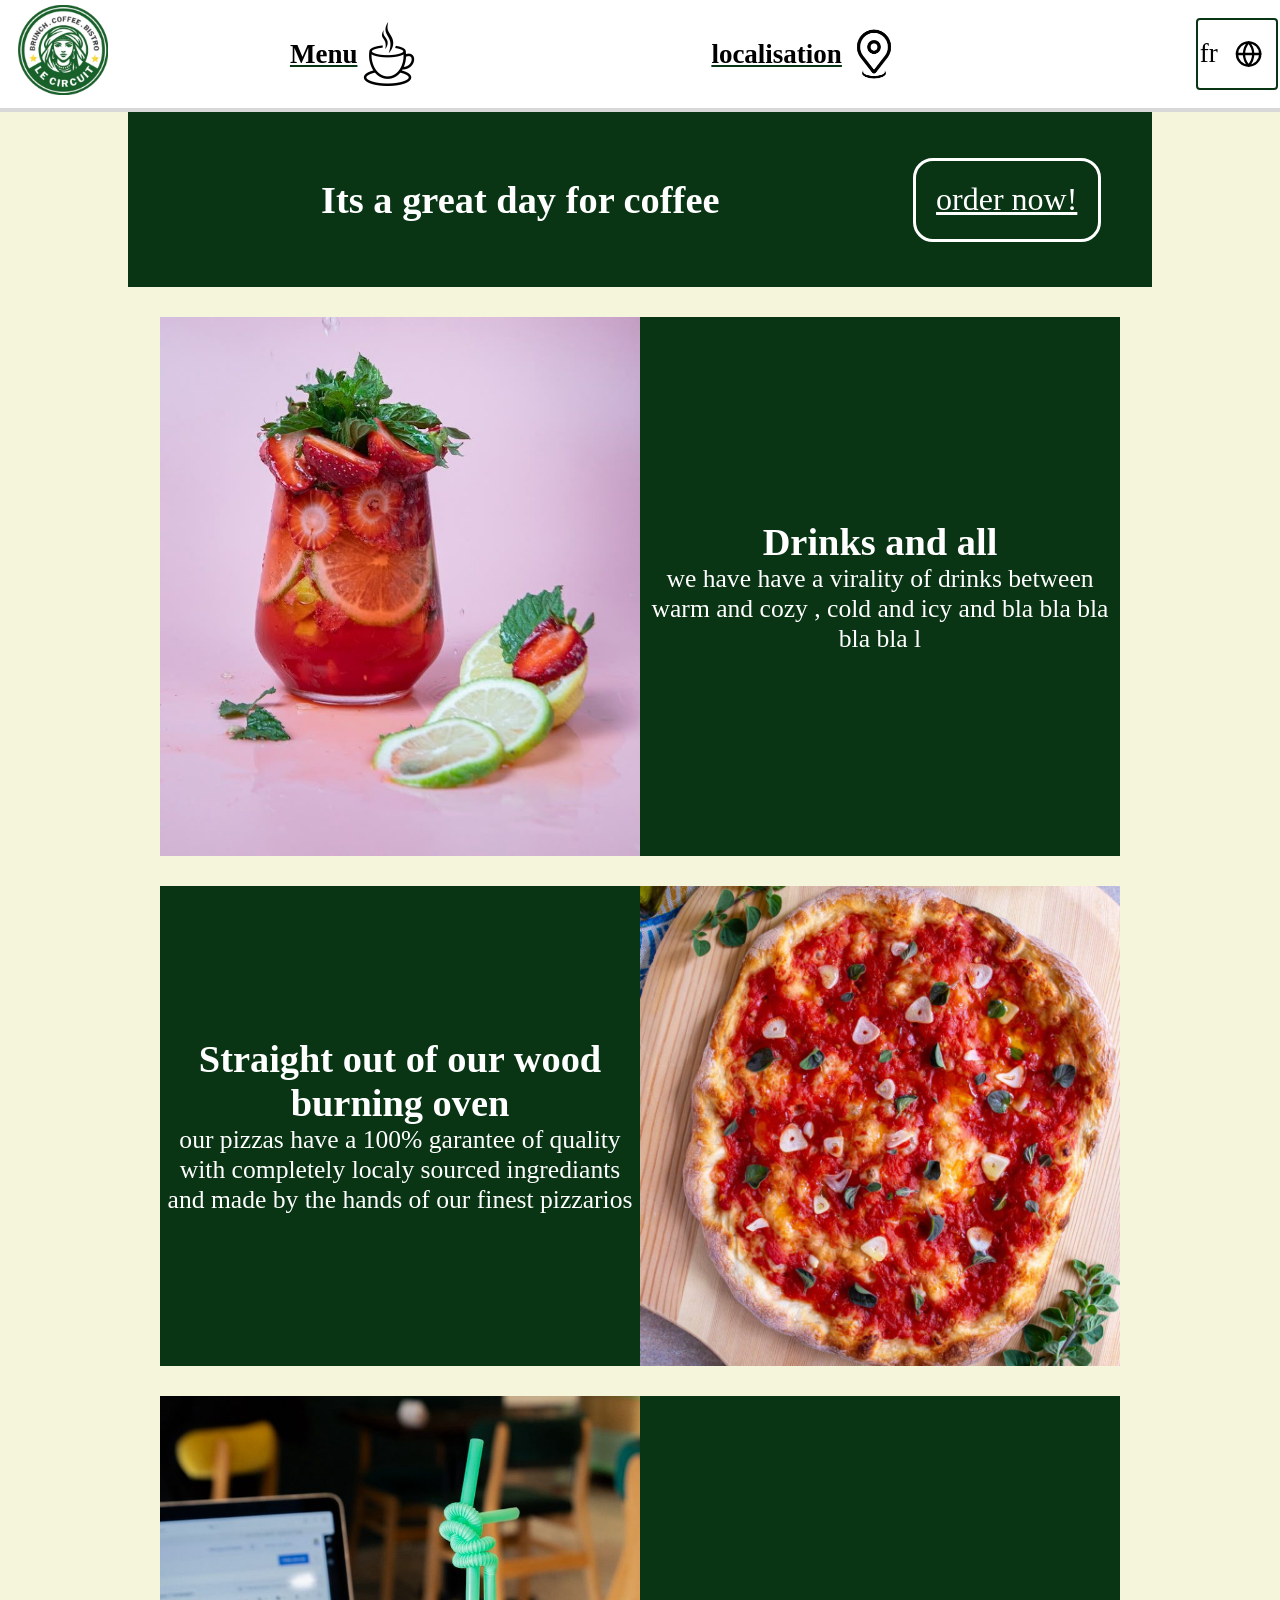
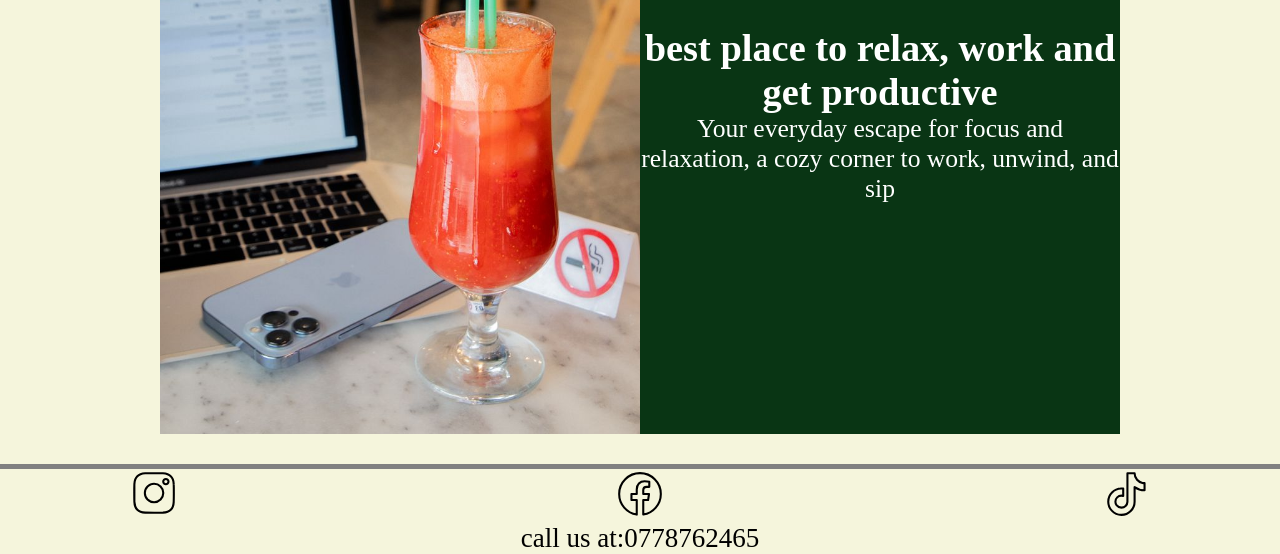
==== index.html @ 5e97ca15 "initial commit" ====
<!DOCTYPE html>
<html lang="en">
  <head>
    <meta charset="utf-8" />
    <meta name="viewport" content="width=device-width, initial-scale=1.0" />
    <title>Cafe Menu</title>
    <link href="styles.css" rel="stylesheet"/>
  </head>
  <body>
    <div class="site-header">
      <a href="index.html"><img class="logo" src="png's\le_circuit_logo_croped.webp" ></a>
      <div class="links">
        <a href="menu.html"  class=" menu-button"><div class="inline">
           <p  data-en="Menu" data-fr="Menu">Menu</p> 
          <img src="png's/coffee-icon.png">
        </div> </a>
        <a href="https://maps.app.goo.gl/eecMspUZtFfN9X2f8"  class="menu-button"><div class="inline">
           <p class="tr "   data-en="find us" data-fr="localisation">find us</p> 
          <img src="png's/Download.png">
        </div> </a>
      </div>
      <div class="sright" id="lan-button">
        <p class="tr" id="lan-button"  data-en="en" data-fr="fr">en </p>
        <svg xmlns="http://www.w3.org/2000/svg" width="28" height="28" viewBox="0 0 24 24" fill="none" stroke="currentColor" stroke-width="2" stroke-linecap="round" stroke-linejoin="round" class="feather feather-globe"><circle cx="12" cy="12" r="10"></circle><line x1="2" y1="12" x2="22" y2="12"></line><path d="M12 2a15.3 15.3 0 0 1 4 10 15.3 15.3 0 0 1-4 10 15.3 15.3 0 0 1-4-10 15.3 15.3 0 0 1 4-10z"></path></svg>
      </div>
      
    </div>
    
    <div class="ablock pad">
      <h1 class="" data-en="Its a great day for coffee" data-fr="">Its a great day for coffee</h1>
      <a class="bordered " href="menu.html">order now!</a>
    </div>
    <div class="slogo">
      <a href="index.html"><img class="mlogo" src="png's\le_circuit_logo_croped.webp" ></a>
    </div >
    <hr class="go">
    <div class="block">
      <img src="png's/main.jpg" class="nice">
      <div class="group">
        <h2 class="desc " data-en="Drinks and all" >Drinks and all</h2>
        <p class="bio " data-en="we have have a virality of drinks between warm and cozy , cold and icy and bla bla bla bla bla l"=>we have have a virality of drinks between warm and cozy , cold and icy and bla bla bla bla bla l</p>
  
      </div>



    </div>
    <hr>
    <div class="block ">
      <div class="group descy">
        <h2 class="descy " data-en="Straight out of our wood burning oven">Straight out of our wood burning oven</h2>
        <p class="bio " data-en="our pizzas have a 100% garantee of quality with completely localy sourced ingrediants and made by the hands of our finest pizzarios"> our pizzas have a 100% garantee of quality with completely localy sourced ingrediants and made by the hands of our finest pizzarios</p>
      </div>
      <img src="png's/sauce-pizza.jpg" class="nice right">
      
    </div>
    <hr>
    <div class="block">
      <img src="png's/proto4.jpg" class="nice">
      <div class="group">
        <h2 class="desc " data-en="best place to relax, work and get productive">best place to relax, work and get productive</h2>
        <p class="bio " data-en="Your everyday escape for focus and relaxation, a cozy corner to work, unwind, and sip">Your everyday escape for focus and relaxation, a cozy corner to work, unwind, and sip</p>
      </div>
    </div>
    <hr class="devide color">
    <footer>
      
      <a href="https://www.instagram.com/le.circuit/"><img src="png's/instagram-outline-svgrepo-com.svg" class="small"></a>
      <a href="https://www.facebook.com/people/Le-Circuit/61587492091959/"><img src="png's/facebook-outline-svgrepo-com.svg" class="small"></a>
      <a href="https://www.tiktok.com/@le.circuit42"><img src="png's/tiktok-outline-svgrepo-com.svg" class="small"></a>
      
    </footer>
    <p>call us at  <a href="tel:0778762465"></a>:0778762465</p>
    
    <script src="test.js"></script>

  </body>
</html>
---- styles.css ----
body {
  font-family: Verdana;
  padding: 0;
  margin:0;
  background-color: beige;
  
}
.color{
  background-color: beige;
}
a:visited,a:link{

  color:#093514;
}
.prod{
  margin-bottom: 20px;
  margin-left: 20px;
}
.group h1{
  display: flex;
  justify-content: center;
}
.group{
  width: 100%;
}

a:active{
  animation: interact 1s ease;
}
p,h2{
  flex:1;
  text-align: center;
  margin-top: auto;
  margin-bottom: auto;
  color: white;
  font-size:3vw;
}
.left{
  justify-self: left;
}
h1{
  display: flex;
  flex:1;
  justify-content: center !important;
  align-items: center;

  color: white;
  font-size: 3vw;
  margin-right:0;
}
.bordered{
  font-size: 2.5vw;
  color: white !important;
  padding:2%;
  border : solid white ;
  border-radius: 20px;
  margin-right: 5%;
  transition: background-color 0.3s ease;

}
.bordered:hover{
  background-color: black;

}
.area .growable{
  font-size: 2.9vw;
}
p{
  display: flex;
  flex-grow: 1;
  margin-right: 0;
  justify-content: center;
  color: black;
  font-size: 3vh;
}
h1{
  padding: 10px;
}
footer{
  margin-left:10% ;
  margin-right: 10%;
  width:80%;
  display: flex;
  justify-content: space-between;
  
}
.site-header {
  display: flex;
  justify-content:space-between;
  align-content: center;
  position: sticky;
  top:0;
  width: 100%;
  height: 12vh;
  margin-bottom: 0px;
  border-bottom: 4px rgba(100,100,100,25%) solid;
  background-color: white;

  z-index: 1000;


}
b{
  margin-left: auto;
  margin-right: auto;
  padding:10px;
}
.links{
  width: 1000vw;
  display: flex;
  justify-content:space-evenly;
  align-items: center;
  flex-grow: 1;
}
.logo{
  position: absolute;
  margin-top: 0.5vh;
  margin-left: 2vh;
  margin-right:-20px ;
  height: 10vh;
  margin-bottom:-0px;
  margin-right: 0px; 
}
.slogo{
  display: flex;
  width: 75%;
  margin-left: 12.5%;
  justify-content: center;
  background-color: beige;
}
.mlogo{
  display: none;
  width:auto;
  margin-left: auto;
  height: 15vh;

  margin-right: 0px; 
}
a:focus {
  outline: none;
}
a {
  -webkit-tap-highlight-color: transparent;
}
hr{
  border: none;
  width: 75%;
  margin-top: 0;
  margin-bottom: 0;
  padding-bottom:30px;
  background-color: beige;
  color: white;
}
.sright{
  display: flex;
  align-items: center;
  justify-content: center;
  padding: 2px;
  border: solid #093514 2px ;
  border-radius: 4px;
  margin-right:2px ;
  user-select: none;
  align-self: center;
  height: 60%;
}
.sright:hover {
  background-color: black;
  color: white;
}
.sright:hover p{
  color: white;
}
.sright svg{
  margin-left: 5px;
  width: 4vw;
}

.block{
  display:flex;
  align-items: center;
  justify-content: flex-start;
  margin-left: 12.5%;
  width: 75%;
  background-color: #093514;
  
}
.cent img{
  height: 340px;
}
.ablock{
  display:flex;
  align-items: center;
  justify-content: space-between;
  background-color: #093514;
  
}
.sblock{
  display:flex;
  align-items: center;
  margin-left: 40%;
  width: 20%;
  background-color: #093514;
  margin-bottom: 20px;
}
.menu-button{
  font-weight:bold ;
  
}
.nice{
  width:50%;
  height: auto;
}
.right1{
  margin-left: auto;
}
.color{
  background-color: beige;
}
.devide{
  width: 100%;
  border-bottom: 5px gray solid;
}
.small{
  flex-grow: 1;
  height: 50px;
  width: 50px;
  
}
.type{
  display: flex;
  justify-content: flex-start;
  color:black;
  border-bottom: 1px  solid black;
  width: 90%;
  height: 4vw;
  margin-bottom: 10vw;
  justify-self: center;
  font-size: 5vw;
}
.inline{
  display: flex;
  justify-content: center;
  align-items: center;
}
.inline p{
  display: flex;
  height: 100%;
  justify-content: center;
  align-items: center;
}
.inline img{
  width: 5vw;

}
.pad{
  padding-top:30px;
  padding-bottom:30px ;
  margin-left: 10%;
  width: 80%;
  
}
.grid-container{
    display: grid;
    grid-template-columns: 1fr 1fr ;

}
.grid-container1{
    display: grid;
    grid-template-columns: 1fr 1fr ;
}

.area{
    display: flex;
    justify-content: flex-start;
    align-items: center;
  
  margin-bottom: 20px;
  
}
.area1{
  display:flex;
  flex-direction: column;
  justify-content: center;
  align-items: center;
  

  
}
.area1 img{

  justify-self: center;
  width: 50%;
}
.area p{

    display: flex;
    justify-content: flex-start;
    margin: 0;
    font-size: 4cqw;
}
.area img{
  
  margin-left: 20px;
  
  width: 20%;
}

.cent p{
  display: flex;
  justify-content: center;
  margin-bottom: 20px;
  
}
.right{
  display: flex;
  justify-content: flex-end;
  align-items: flex-end;
}
label{
  color: white;
  font-size: 2vw;
}
.product-name {
  color:rgb(255, 255, 255);
  font-size: 6cqw;
  width: 100%;
}
.calorie {
  display: flex;
  font-size: 4cqw;
  color:#818181;
  justify-content: center;

}
.price{
  width: 100%;
  font-size: 10cqw;
  color:rgb(255, 255, 255);
}
.title{
  display: flex;
  color: black;
  font-size: 7cqw;
  align-items: flex-start;
  justify-content: flex-start;
}
.space{
  margin-left: 50px;
}
.bio{
  color:white;
  font-size: 2cqw;
}
@keyframes interact {
  0%{
    transform: scale(1);
  }
  50%{
    transform: scale(2);
  }
  100%{
    transform: scale(1);
  }
}

@media (width<600px) {
  .grid-container{
    grid-template-columns: 1fr ;
  }
  .grid-container1{
    grid-template-columns: 1fr 1fr ;
  }
  .area p{
    font-size: 7cqw;
  }
  .prof img{
    height: 10vw;
  }
}


@media (width<600px) {
  .bordered{
    font-size: 5vw;
  }
  .logo{
    display: none;
  }
  .mlogo{
    display:block;
    padding: 10px;
  }
  .slogo{
    width: 100%;
    margin: 0;
  }
  hr{
    width: 100%;
    margin: 0;
    background-color:beige
  }
  .block{
    display: flex;
    flex-direction: column;
    width: 100%;
    margin: 0;
    background-color: #093514;
    text-align: center;
  }
  .ablock{
    display: flex;
    flex-direction: row;
    width: 100%;
    margin: 0;
    background-color: #093514;
    text-align: center;
  }
  .nice{
    padding-top: 2.5%;
    padding-bottom: 0;
    width:95%;
  }
  .descy{
    padding: 0;
    font-size: 6cqw;
    margin-bottom: 20px;
    padding: 0;
  }
  .desc{
    font-size: 6cqw;
    margin-bottom: 20px;
    padding: 0;
  }
  .right{
    order: 1;

  }
  .descy{
    order: 2;
  }
  .bio{
    color:white;
    font-size: 5cqw;
  }
  .logo{
    display: none;
  }
  .go{
    display: none;
  }
  .site-header{
    height: 5vh;
  }
  footer{
    background-color: beige;
  }
  h1{
    font-size: 3.5vw;
  }
  .area .growable{
    font-size: 6.7vw;
  }
}
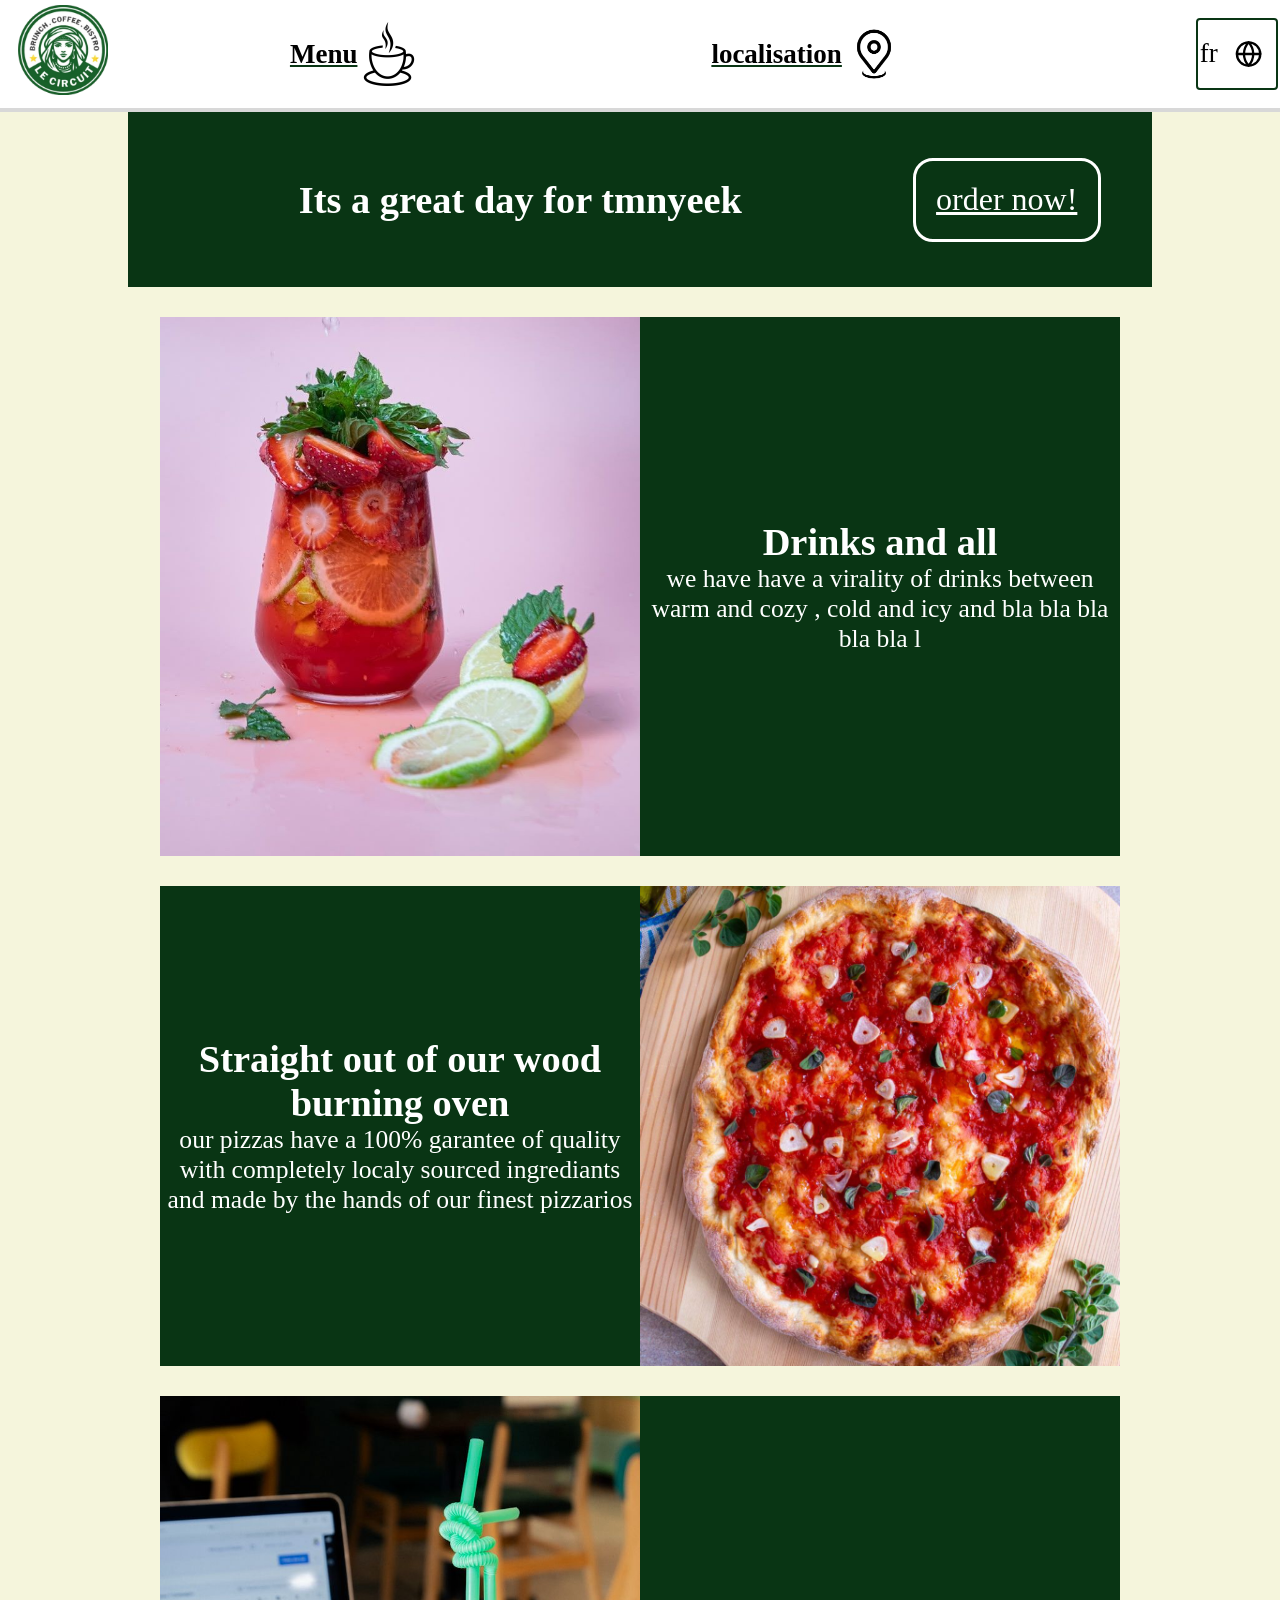
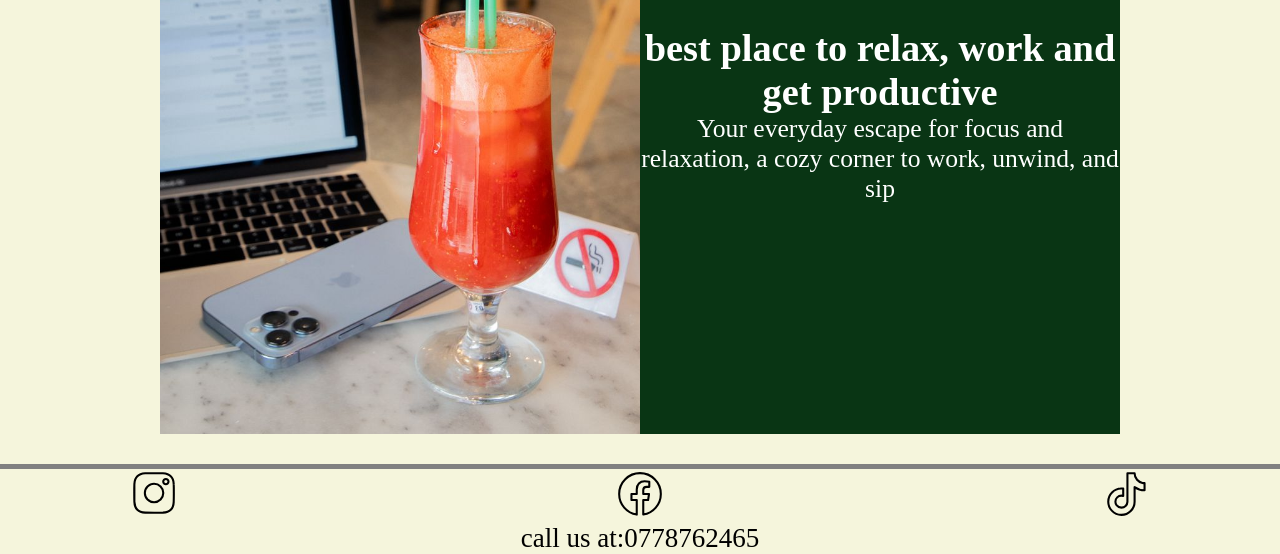
==== commit dbf43774: "testing stuff" ====
--- a/index.html
+++ b/index.html
@@ -27,7 +27,7 @@
     </div>
     
     <div class="ablock pad">
-      <h1 class="" data-en="Its a great day for coffee" data-fr="">Its a great day for coffee</h1>
+      <h1 class="" data-en="Its a great day for coffee" data-fr="">Its a great day for tmnyeek</h1>
       <a class="bordered " href="menu.html">order now!</a>
     </div>
     <div class="slogo">
--- a/styles.css
+++ b/styles.css
@@ -13,6 +13,12 @@
   color:#093514;
 }
 .prod{
+
+  margin-bottom: 20px;
+  margin-left: 20px;
+}
+.prod1{
+  text-decoration: none;
   margin-bottom: 20px;
   margin-left: 20px;
 }
@@ -62,7 +68,7 @@
   background-color: black;
 
 }
-.area .growable{
+.growable{
   font-size: 2.9vw;
 }
 p{
@@ -269,6 +275,8 @@
     grid-template-columns: 1fr 1fr ;
 }
 
+
+
 .area{
     display: flex;
     justify-content: flex-start;
@@ -277,20 +285,6 @@
   margin-bottom: 20px;
   
 }
-.area1{
-  display:flex;
-  flex-direction: column;
-  justify-content: center;
-  align-items: center;
-  
-
-  
-}
-.area1 img{
-
-  justify-self: center;
-  width: 50%;
-}
 .area p{
 
     display: flex;
@@ -304,7 +298,28 @@
   
   width: 20%;
 }
-
+.area1{
+  
+  display: flex;
+  justify-content: flex-start;
+  align-items: center;
+  
+  margin-bottom: 20px;
+  
+}
+.area1 p{
+
+  display: flex;
+  justify-content: flex-start;
+  margin-left: 20px;
+  font-size: 20px;
+}
+.area1 img{
+  
+  margin-left: 20px;
+  
+  width: 20%;
+}
 .cent p{
   display: flex;
   justify-content: center;
@@ -364,6 +379,20 @@
 }
 
 @media (width<600px) {
+  .area1{
+    display:flex;
+    flex-direction: column;
+    justify-content: center;
+    align-items: center;
+    
+
+    
+  }
+  .area1 img{
+
+    justify-self: center;
+    width: 100px;
+  }
   .grid-container{
     grid-template-columns: 1fr ;
   }
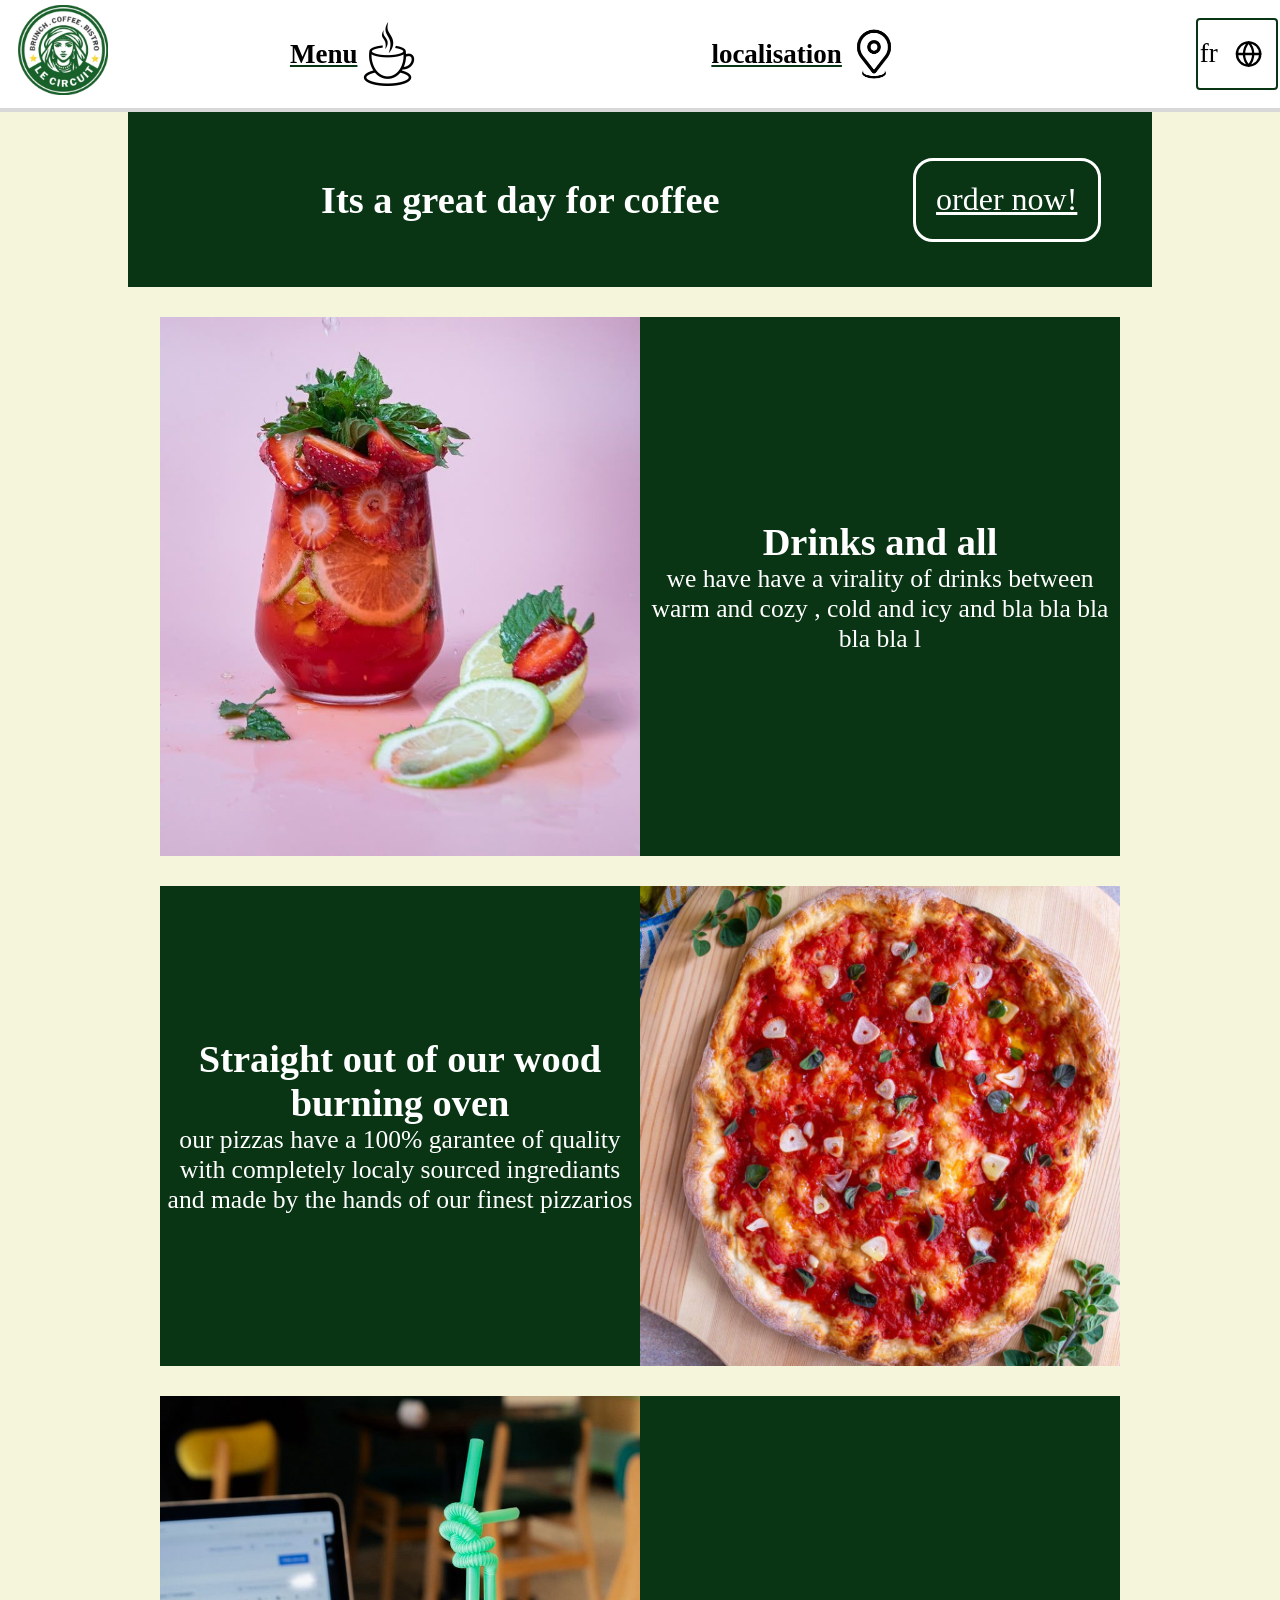
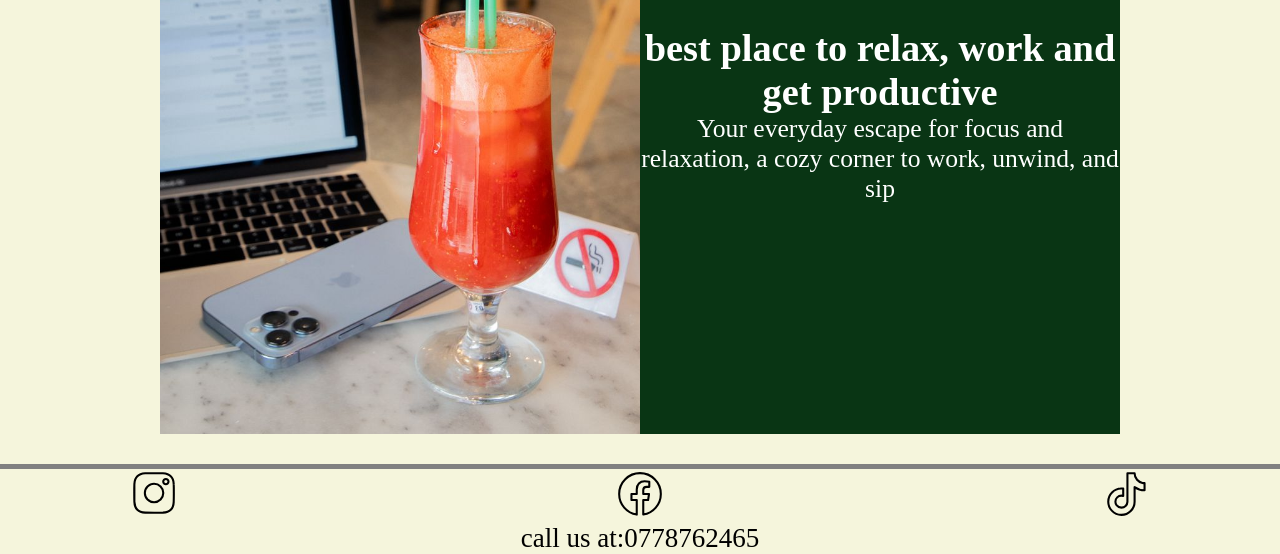
==== commit c2824c55: "fixxed a bug" ====
--- a/index.html
+++ b/index.html
@@ -27,7 +27,7 @@
     </div>
     
     <div class="ablock pad">
-      <h1 class="" data-en="Its a great day for coffee" data-fr="">Its a great day for tmnyeek</h1>
+      <h1 class="" data-en="Its a great day for coffee" data-fr="">Its a great day for coffee</h1>
       <a class="bordered " href="menu.html">order now!</a>
     </div>
     <div class="slogo">
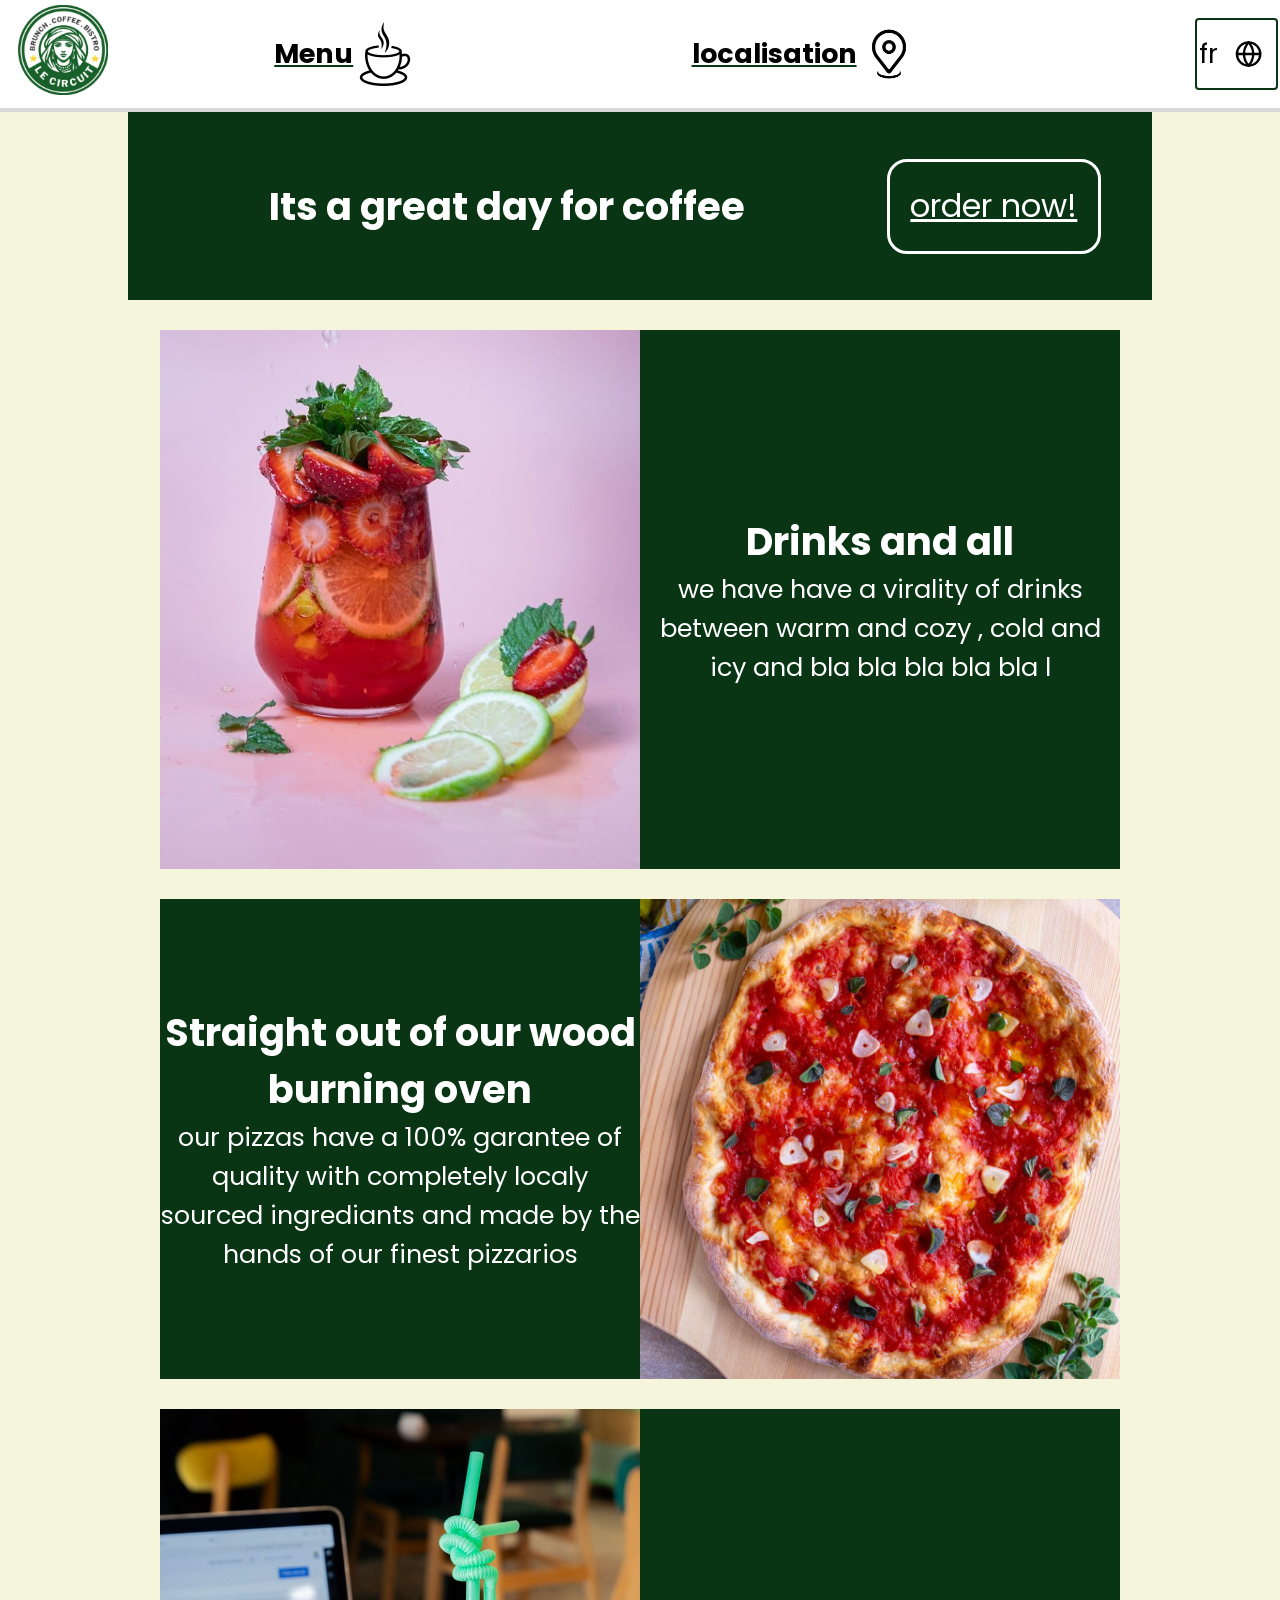
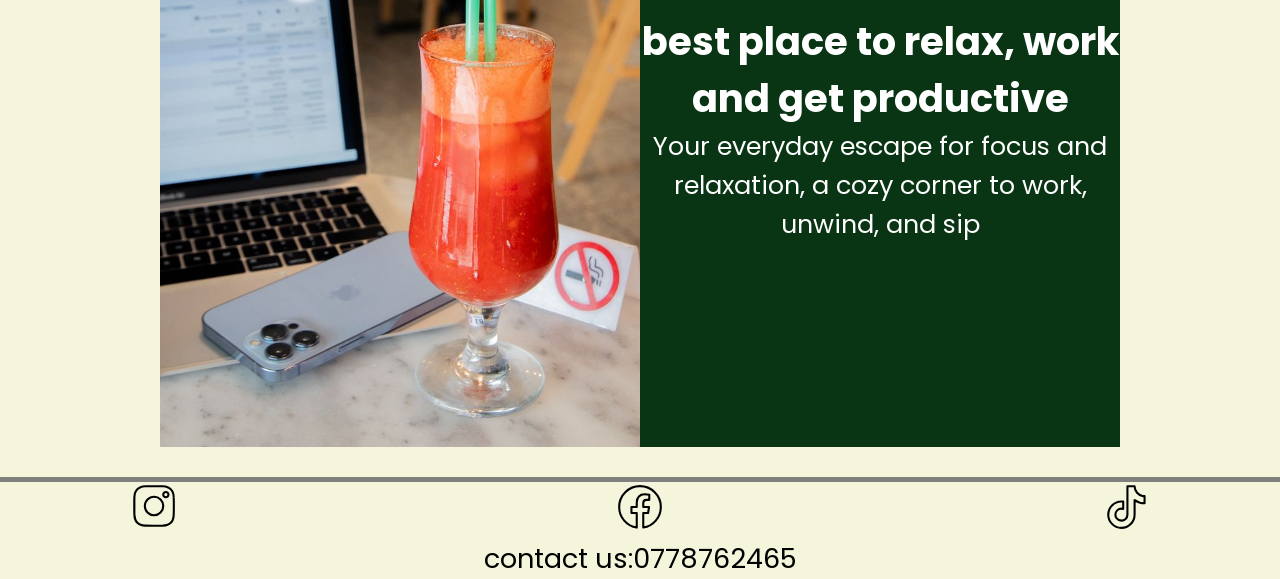
==== commit bf3ba113: "idonno" ====
--- a/index.html
+++ b/index.html
@@ -70,7 +70,7 @@
       <a href="https://www.tiktok.com/@le.circuit42"><img src="png's/tiktok-outline-svgrepo-com.svg" class="small"></a>
       
     </footer>
-    <p>call us at  <a href="tel:0778762465"></a>:0778762465</p>
+    <p>contact us  <a href="tel:0778762465"></a>:0778762465</p>
     
     <script src="test.js"></script>
 
--- a/styles.css
+++ b/styles.css
@@ -1,5 +1,7 @@
+@import url('https://fonts.googleapis.com/css2?family=Inter:wght@400;500;600&display=swap');
+@import url('https://fonts.googleapis.com/css2?family=Poppins:wght@400;500&display=swap');
 body {
-  font-family: Verdana;
+  font-family: 'Poppins', 'Inter', sans-serif;
   padding: 0;
   margin:0;
   background-color: beige;
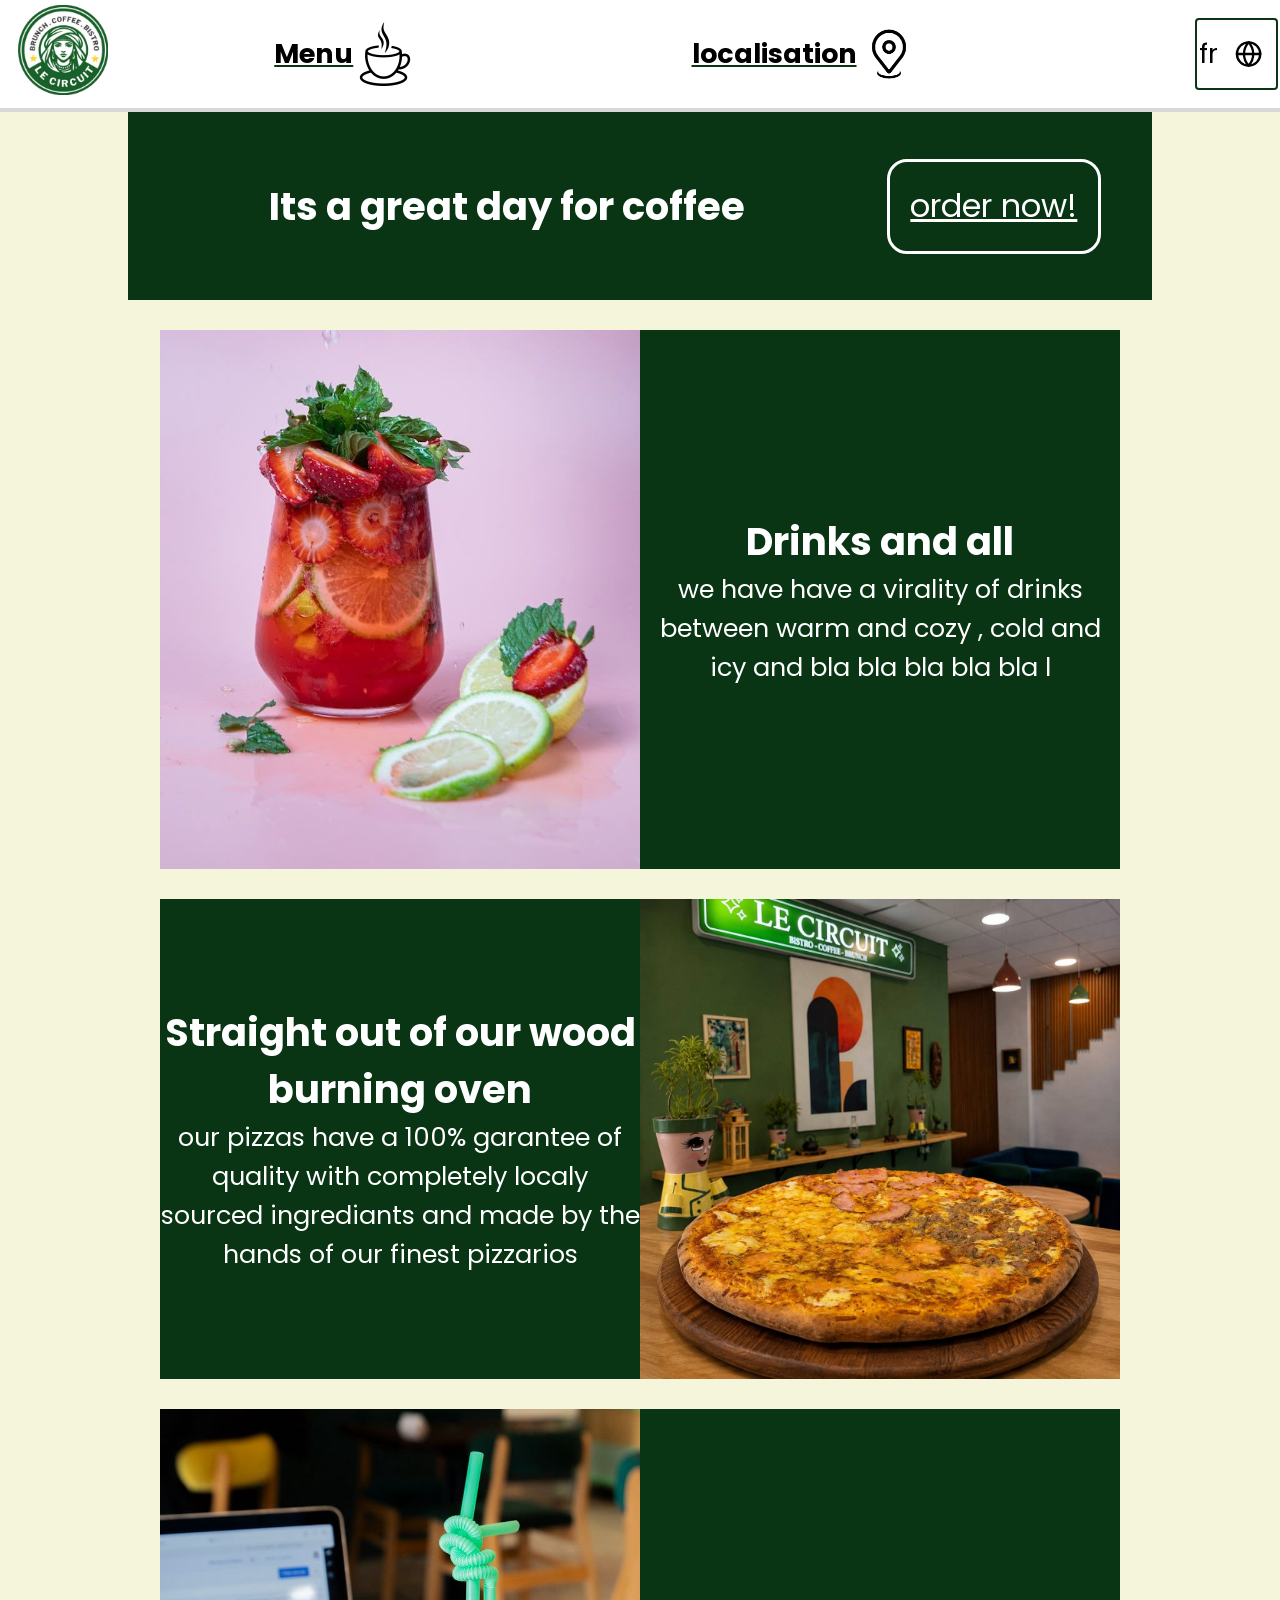
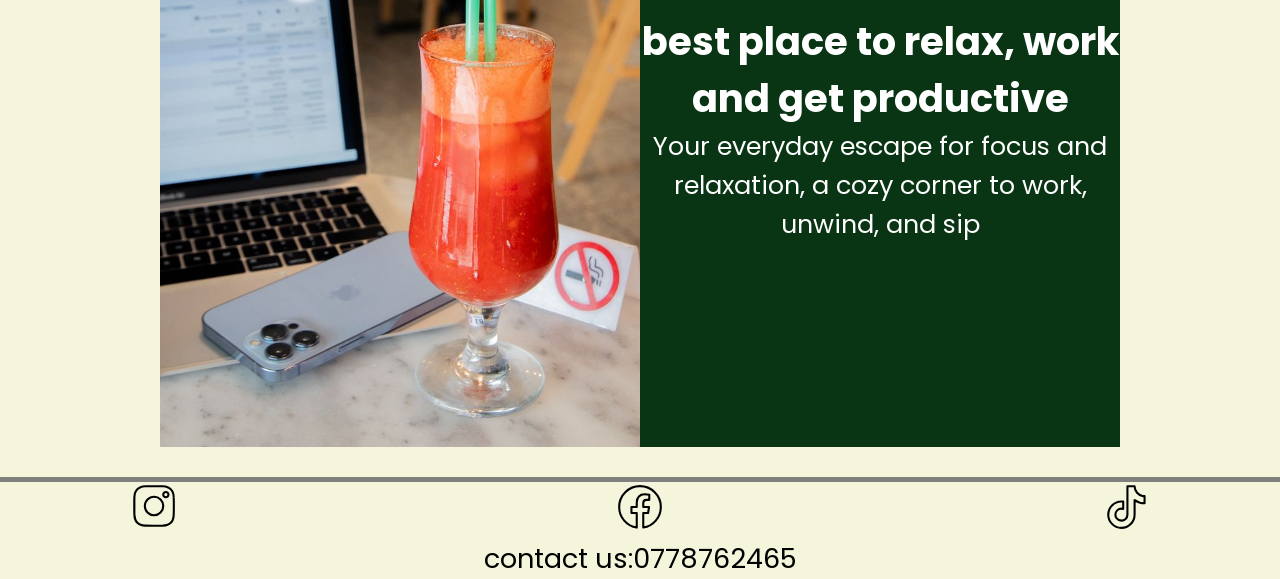
==== commit 06c7896e: "minor fix's" ====
--- a/index.html
+++ b/index.html
@@ -51,7 +51,7 @@
         <h2 class="descy " data-en="Straight out of our wood burning oven">Straight out of our wood burning oven</h2>
         <p class="bio " data-en="our pizzas have a 100% garantee of quality with completely localy sourced ingrediants and made by the hands of our finest pizzarios"> our pizzas have a 100% garantee of quality with completely localy sourced ingrediants and made by the hands of our finest pizzarios</p>
       </div>
-      <img src="png's/sauce-pizza.jpg" class="nice right">
+      <img src="png's/pizza logo.jpg" class="nice right">
       
     </div>
     <hr>
--- a/styles.css
+++ b/styles.css
@@ -14,15 +14,17 @@
 
   color:#093514;
 }
+input{
+  width :2vw;
+  height: 2vw;
+}
 .prod{
-
   margin-bottom: 20px;
   margin-left: 20px;
 }
 .prod1{
   text-decoration: none;
   margin-bottom: 20px;
-  margin-left: 20px;
 }
 .group h1{
   display: flex;
@@ -75,7 +77,7 @@
 }
 p{
   display: flex;
-  flex-grow: 1;
+
   margin-right: 0;
   justify-content: center;
   color: black;
@@ -301,7 +303,7 @@
   width: 20%;
 }
 .area1{
-  
+
   display: flex;
   justify-content: flex-start;
   align-items: center;
@@ -314,6 +316,7 @@
   display: flex;
   justify-content: flex-start;
   margin-left: 20px;
+  
   font-size: 20px;
 }
 .area1 img{
@@ -335,7 +338,7 @@
 }
 label{
   color: white;
-  font-size: 2vw;
+  font-size: 2.7vw;
 }
 .product-name {
   color:rgb(255, 255, 255);
@@ -351,18 +354,21 @@
 }
 .price{
   width: 100%;
-  font-size: 10cqw;
+  font-size: 9.5cqw;
   color:rgb(255, 255, 255);
 }
 .title{
   display: flex;
   color: black;
-  font-size: 7cqw;
+  font-size: 4cqw;
   align-items: flex-start;
-  justify-content: flex-start;
+
 }
 .space{
-  margin-left: 50px;
+  margin-left: 10%;
+  display: block !important;
+  text-align: left;
+  font-size: 5vw;
 }
 .bio{
   color:white;
@@ -379,9 +385,37 @@
     transform: scale(1);
   }
 }
-
+.ingreediant{
+  display: flex;
+  justify-content: center;
+}
+.equal{
+  width: 50%;
+}
+.space{
+  margin-left: 25%;
+  display: block !important;
+  text-align: left;
+  font-size: 2.5vw;
+}
 @media (width<600px) {
+  .equal{
+    width: 100%;
+  }
+  .ingreediant{
+    display: block;
+
+  }
+
+  .title{
+    display: flex;
+    color: black;
+    font-size: 7cqw;
+    align-items: flex-start;
+    justify-content: flex-start;
+  }
   .area1{
+    width: 100%;
     display:flex;
     flex-direction: column;
     justify-content: center;
@@ -412,6 +446,12 @@
 
 @media (width<600px) {
   .bordered{
+    font-size: 5vw;
+  }
+  .space{
+    margin-left: 25%;
+    display: block !important;
+    text-align: left;
     font-size: 5vw;
   }
   .logo{
@@ -490,5 +530,6 @@
   }
   .area .growable{
     font-size: 6.7vw;
+    width: 100px;
   }
 }
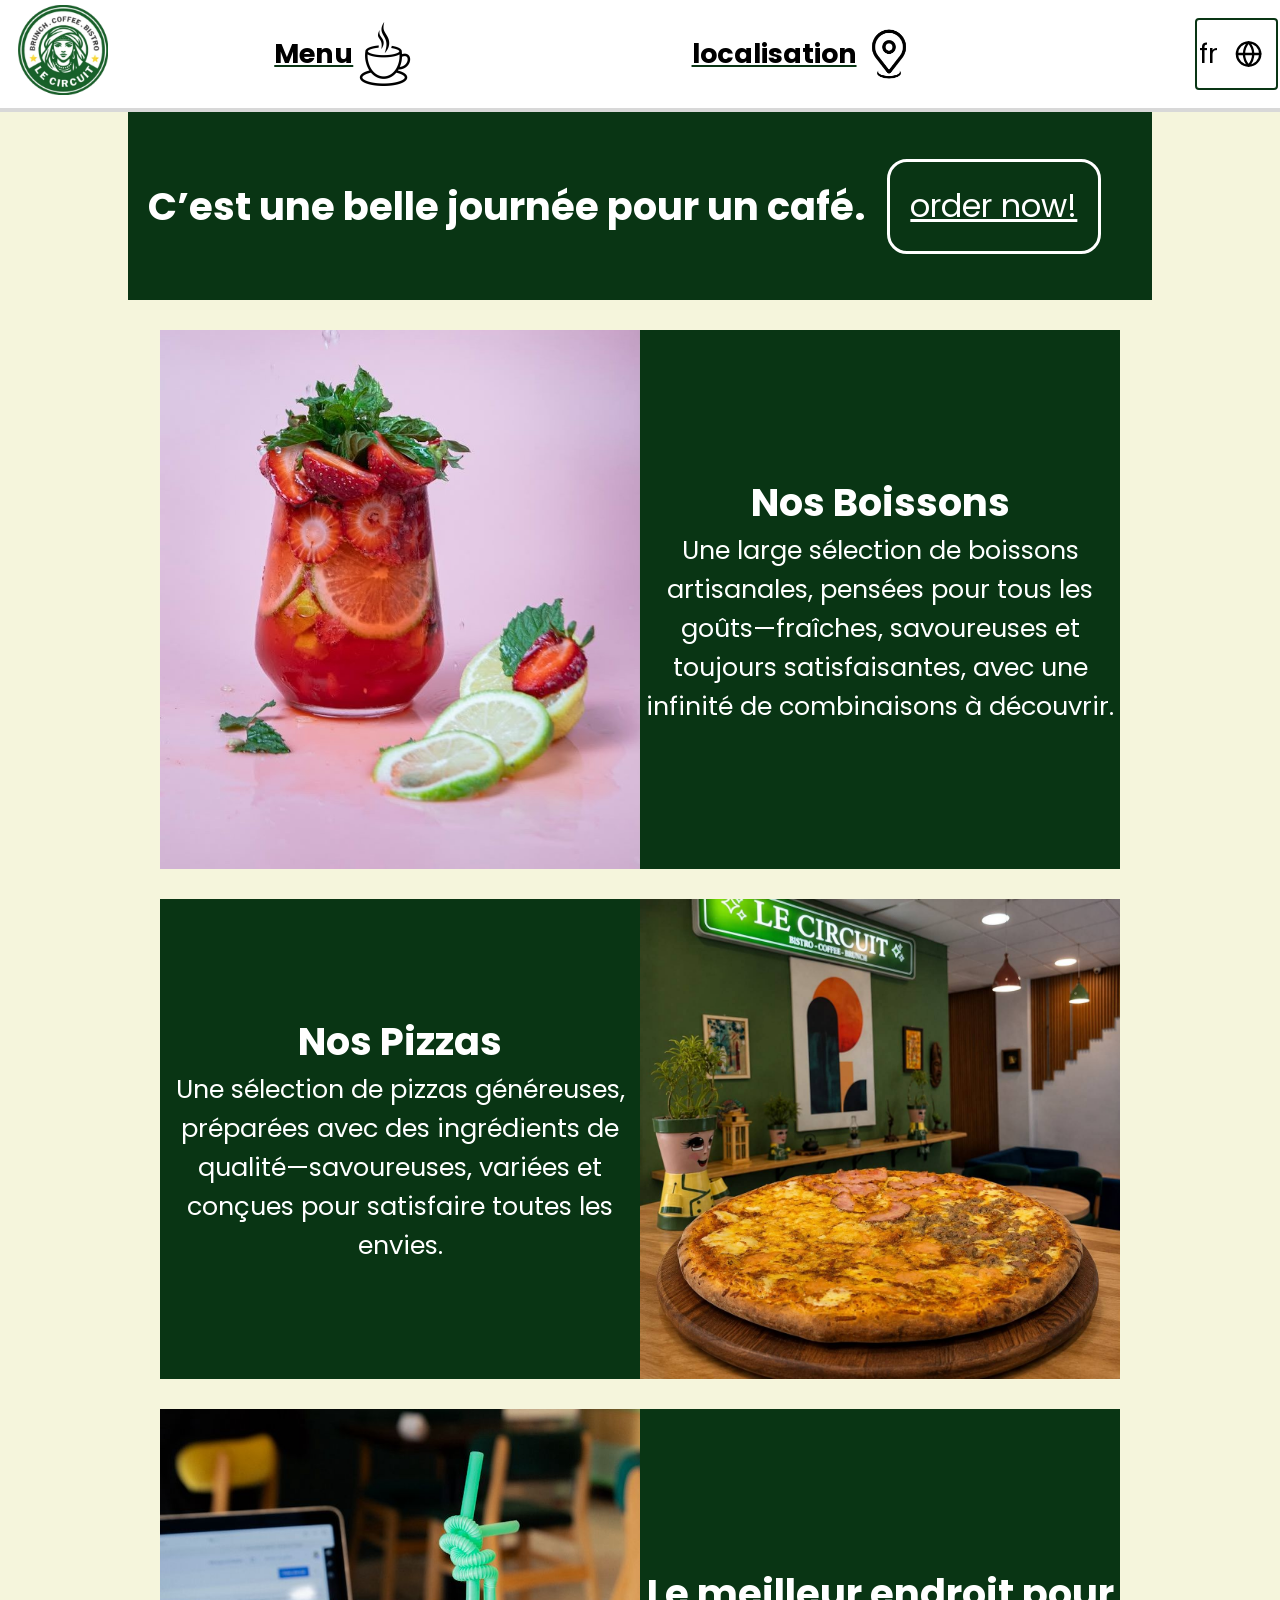
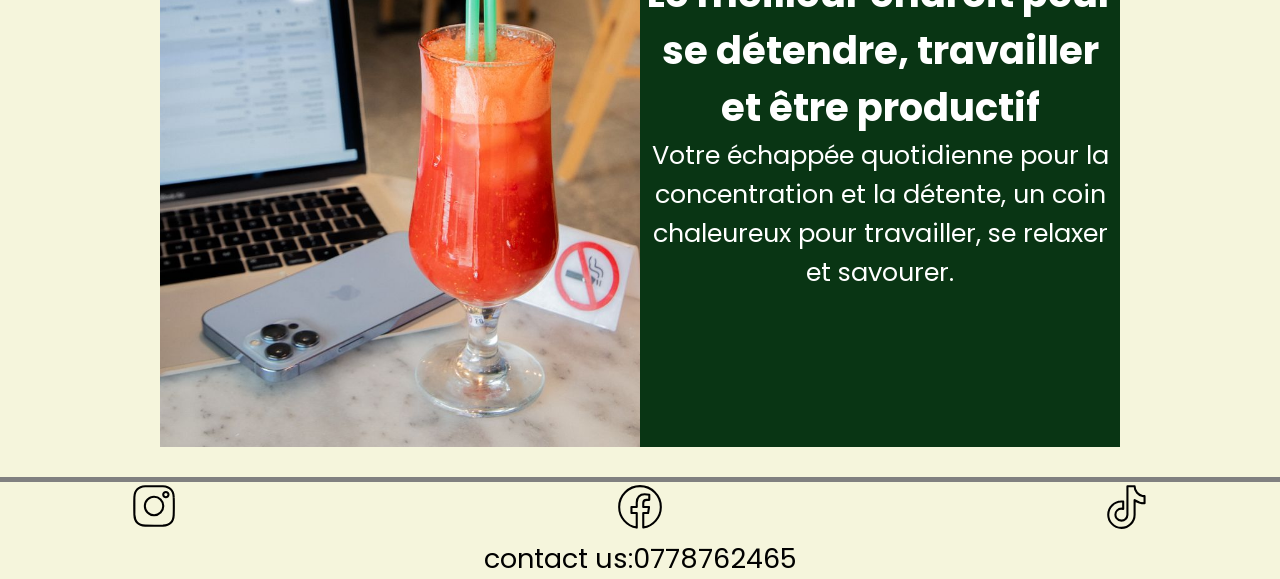
==== commit fa5470cb: "fixxed main menu" ====
--- a/index.html
+++ b/index.html
@@ -1,6 +1,7 @@
 <!DOCTYPE html>
 <html lang="en">
   <head>
+    <link rel="icon" href="png's\le_circuit_logo_croped.webp" type="image/png">
     <meta charset="utf-8" />
     <meta name="viewport" content="width=device-width, initial-scale=1.0" />
     <title>Cafe Menu</title>
@@ -27,8 +28,11 @@
     </div>
     
     <div class="ablock pad">
-      <h1 class="" data-en="Its a great day for coffee" data-fr="">Its a great day for coffee</h1>
-      <a class="bordered " href="menu.html">order now!</a>
+      <h1 class="tr" data-en="Its a great day for coffee" data-fr="C’est une belle journée pour un café.
+"></h1>
+      <a class="bordered tr" href="menu.html"
+      data-en="order now!"
+      data-fr="Commandez maintenant!">order now!</a>
     </div>
     <div class="slogo">
       <a href="index.html"><img class="mlogo" src="png's\le_circuit_logo_croped.webp" ></a>
@@ -37,8 +41,10 @@
     <div class="block">
       <img src="png's/main.jpg" class="nice">
       <div class="group">
-        <h2 class="desc " data-en="Drinks and all" >Drinks and all</h2>
-        <p class="bio " data-en="we have have a virality of drinks between warm and cozy , cold and icy and bla bla bla bla bla l"=>we have have a virality of drinks between warm and cozy , cold and icy and bla bla bla bla bla l</p>
+        <h2 class="desc tr" data-en="Our Drinks" data-fr="Nos Boissons" >Drinks and all</h2>
+        <p class="bio tr" data-en="A wide variety of handcrafted drinks made to suit every taste—fresh, flavorful, and always satisfying, with endless combinations to discover."
+        data-fr="Une large sélection de boissons artisanales, pensées pour tous les goûts—fraîches, savoureuses et toujours satisfaisantes, avec une infinité de combinaisons à découvrir.">
+        </p>
   
       </div>
 
@@ -48,8 +54,12 @@
     <hr>
     <div class="block ">
       <div class="group descy">
-        <h2 class="descy " data-en="Straight out of our wood burning oven">Straight out of our wood burning oven</h2>
-        <p class="bio " data-en="our pizzas have a 100% garantee of quality with completely localy sourced ingrediants and made by the hands of our finest pizzarios"> our pizzas have a 100% garantee of quality with completely localy sourced ingrediants and made by the hands of our finest pizzarios</p>
+        <h2 class="descy tr" 
+        data-en="Our Pizzas"
+        data-fr="Nos Pizzas"></h2>
+        <p class="bio tr" 
+        data-en="A selection of generous pizzas made with quality ingredients—flavorful, varied, and crafted to satisfy every craving."
+        data-fr="Une sélection de pizzas généreuses, préparées avec des ingrédients de qualité—savoureuses, variées et conçues pour satisfaire toutes les envies."></p>
       </div>
       <img src="png's/pizza logo.jpg" class="nice right">
       
@@ -57,9 +67,14 @@
     <hr>
     <div class="block">
       <img src="png's/proto4.jpg" class="nice">
-      <div class="group">
-        <h2 class="desc " data-en="best place to relax, work and get productive">best place to relax, work and get productive</h2>
-        <p class="bio " data-en="Your everyday escape for focus and relaxation, a cozy corner to work, unwind, and sip">Your everyday escape for focus and relaxation, a cozy corner to work, unwind, and sip</p>
+      <div class="group ">
+        <h2 class="desc tr" 
+        data-en="best place to relax, work and get productive"
+        data-fr="Le meilleur endroit pour se détendre, travailler et être productif"
+        ></h2>
+        <p class="bio tr" 
+        data-en="Your everyday escape for focus and relaxation, a cozy corner to work, unwind, and sip"
+        data-fr="Votre échappée quotidienne pour la concentration et la détente, un coin chaleureux pour travailler, se relaxer et savourer."></p>
       </div>
     </div>
     <hr class="devide color">
--- a/styles.css
+++ b/styles.css
@@ -14,9 +14,13 @@
 
   color:#093514;
 }
+
 input{
   width :2vw;
   height: 2vw;
+}
+* {
+  pointer-events: auto !important;
 }
 .prod{
   margin-bottom: 20px;
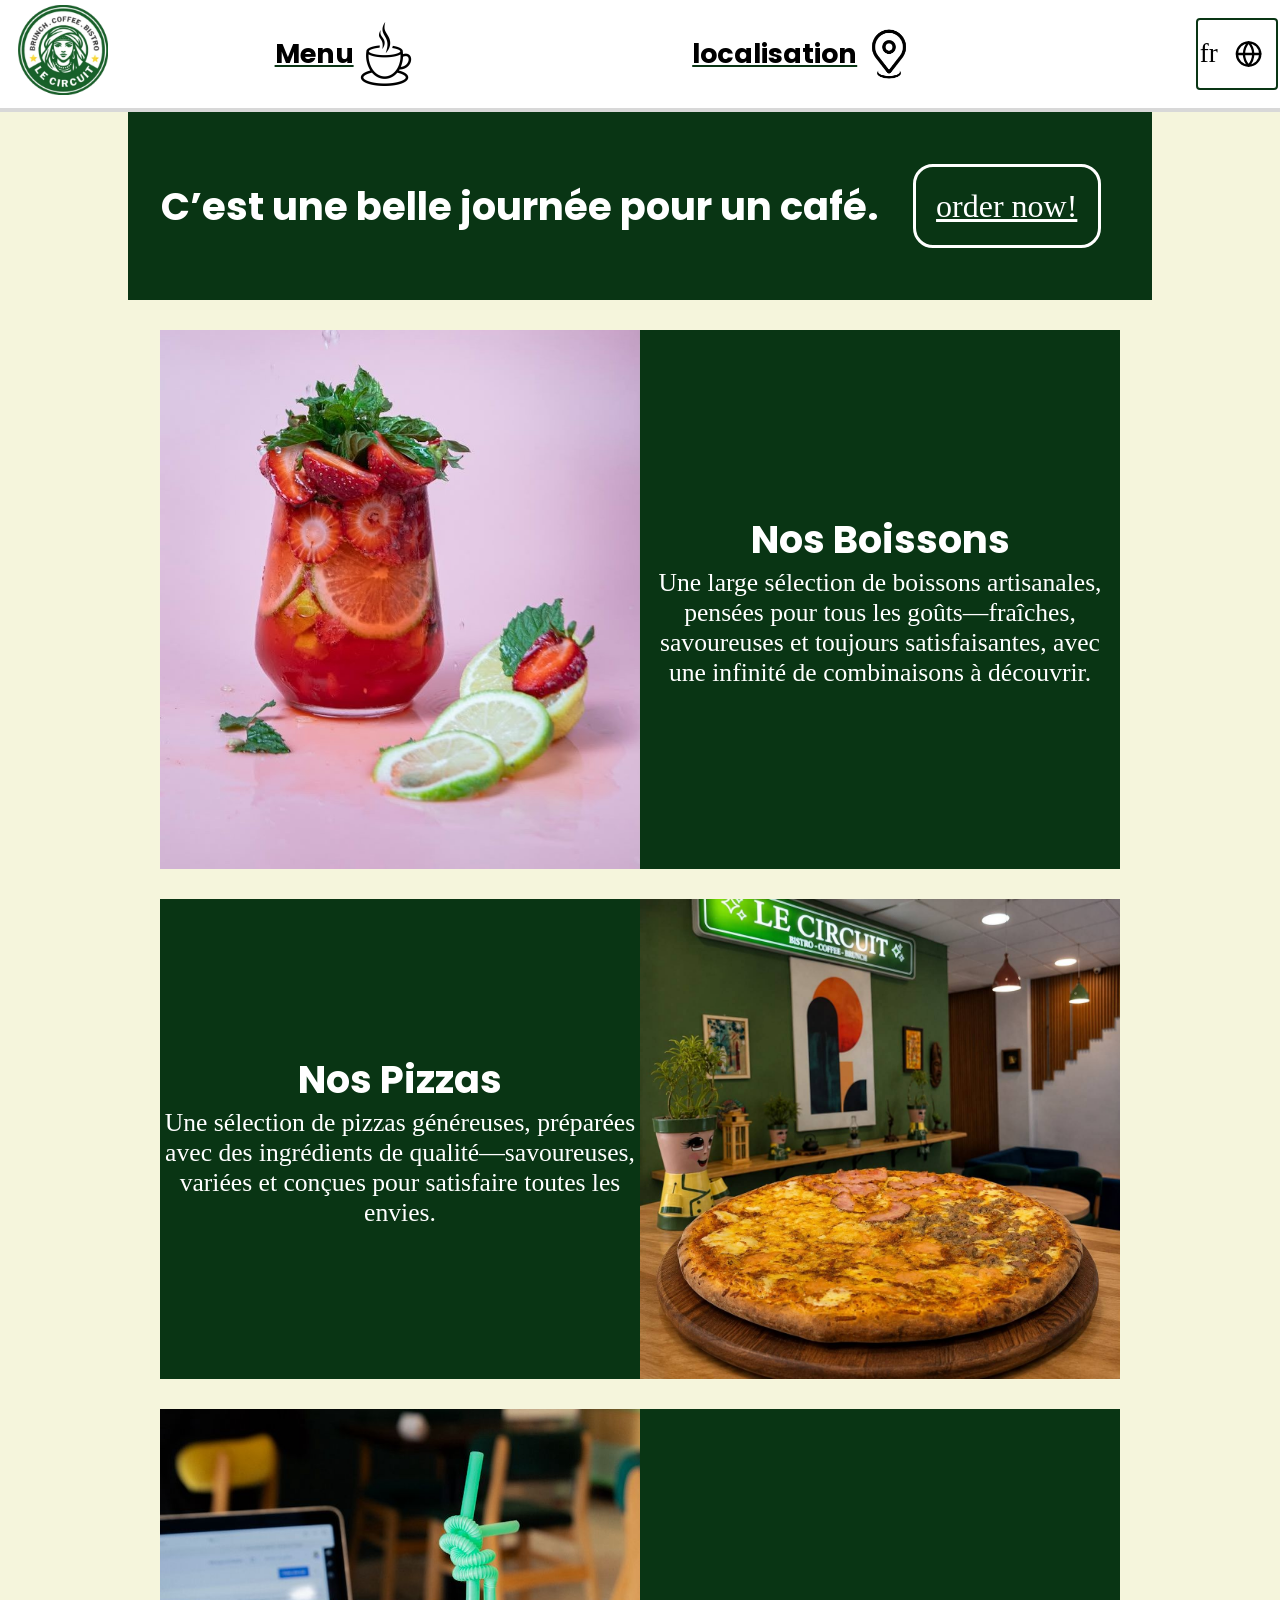
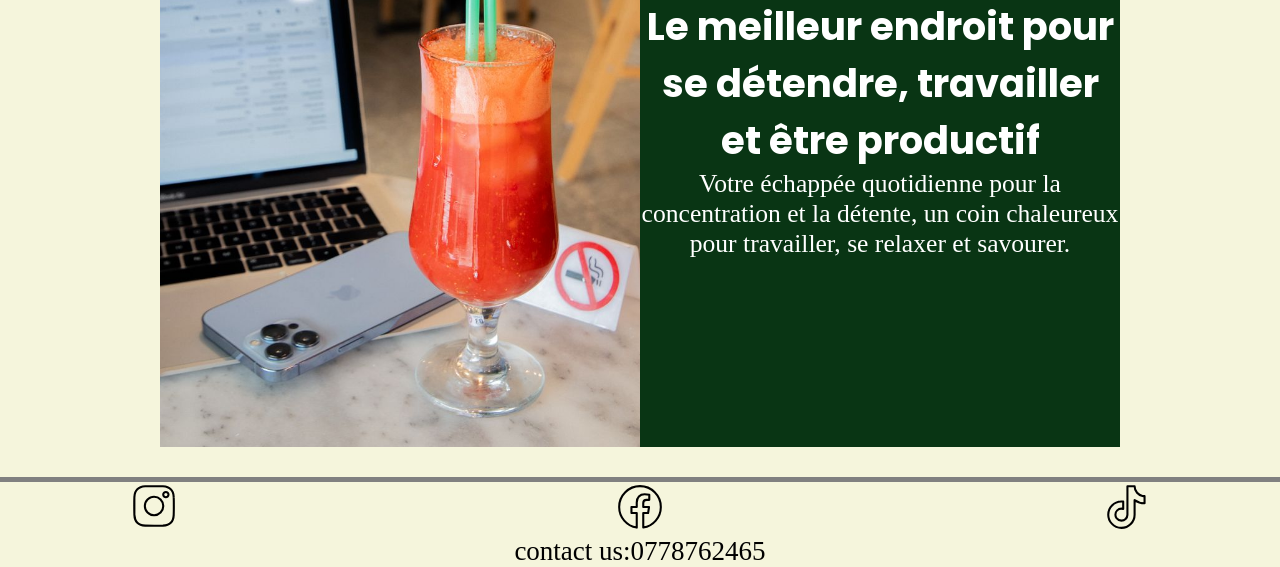
==== commit fac4c707: "ver2" ====
--- a/index.html
+++ b/index.html
@@ -1,3 +1,4 @@
+
 <!DOCTYPE html>
 <html lang="en">
   <head>
--- a/styles.css
+++ b/styles.css
@@ -1,14 +1,18 @@
 @import url('https://fonts.googleapis.com/css2?family=Inter:wght@400;500;600&display=swap');
 @import url('https://fonts.googleapis.com/css2?family=Poppins:wght@400;500&display=swap');
 body {
-  font-family: 'Poppins', 'Inter', sans-serif;
+  font-family: 'Poppins' ;
   padding: 0;
   margin:0;
   background-color: beige;
-  
+  font-weight: 500;
 }
 .color{
   background-color: beige;
+}
+.orange{
+  color: #093514;
+
 }
 a:visited,a:link{
 
@@ -23,6 +27,7 @@
   pointer-events: auto !important;
 }
 .prod{
+  text-decoration: none;
   margin-bottom: 20px;
   margin-left: 20px;
 }
@@ -321,7 +326,7 @@
   justify-content: flex-start;
   margin-left: 20px;
   
-  font-size: 20px;
+  font-size: 3vw;
 }
 .area1 img{
   
@@ -403,6 +408,17 @@
   font-size: 2.5vw;
 }
 @media (width<600px) {
+  .type{
+    font-size: 8vw;
+  }
+  input{
+    width :4vw;
+    height: 4vw;
+  }
+  label{
+    color: white;
+    font-size: 6vw;
+    }
   .equal{
     width: 100%;
   }
@@ -422,8 +438,8 @@
     width: 100%;
     display:flex;
     flex-direction: column;
-    justify-content: center;
-    align-items: center;
+    justify-content: space-around;
+    align-items:center;
     
 
     
@@ -431,7 +447,12 @@
   .area1 img{
 
     justify-self: center;
+    margin-left: 0;
     width: 100px;
+  }
+  .area1 p{
+    margin-left: 0;
+    font-size: 20px;
   }
   .grid-container{
     grid-template-columns: 1fr ;
@@ -533,7 +554,7 @@
     font-size: 3.5vw;
   }
   .area .growable{
-    font-size: 6.7vw;
+  
     width: 100px;
   }
 }
